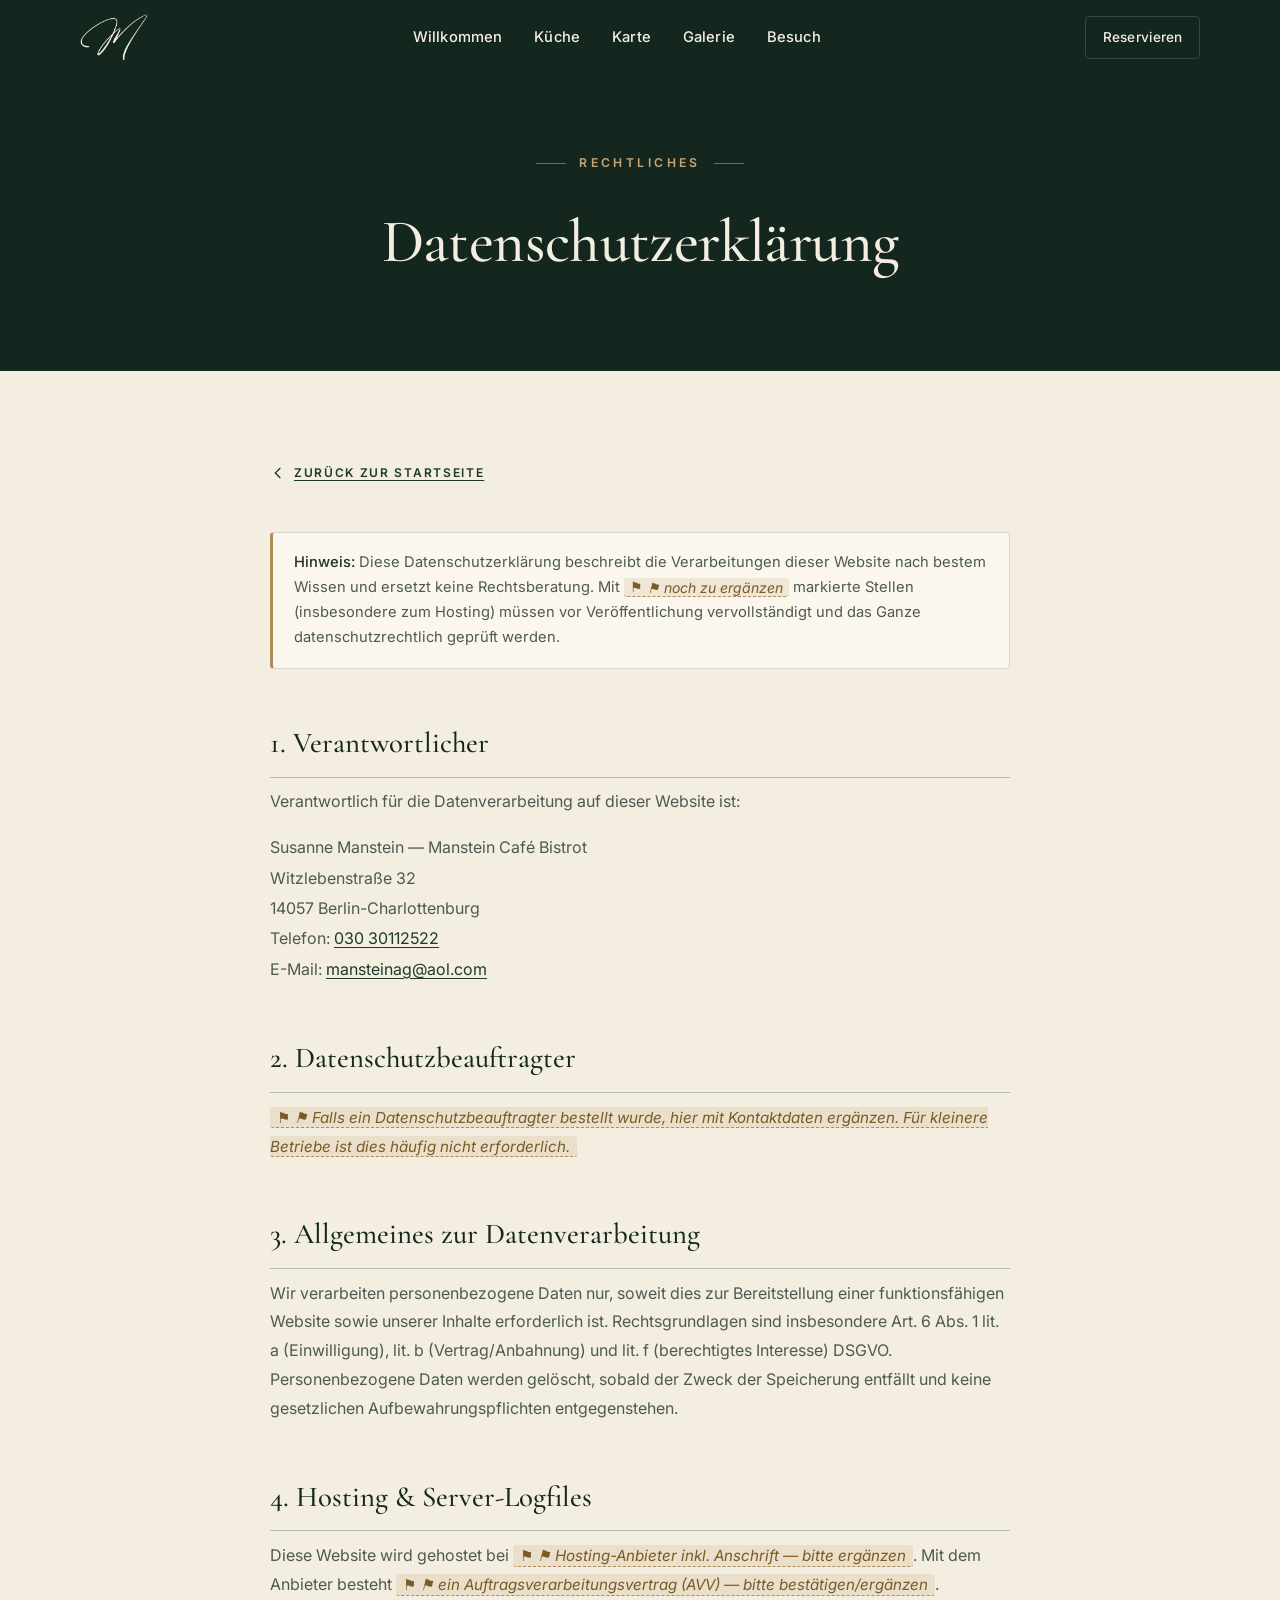
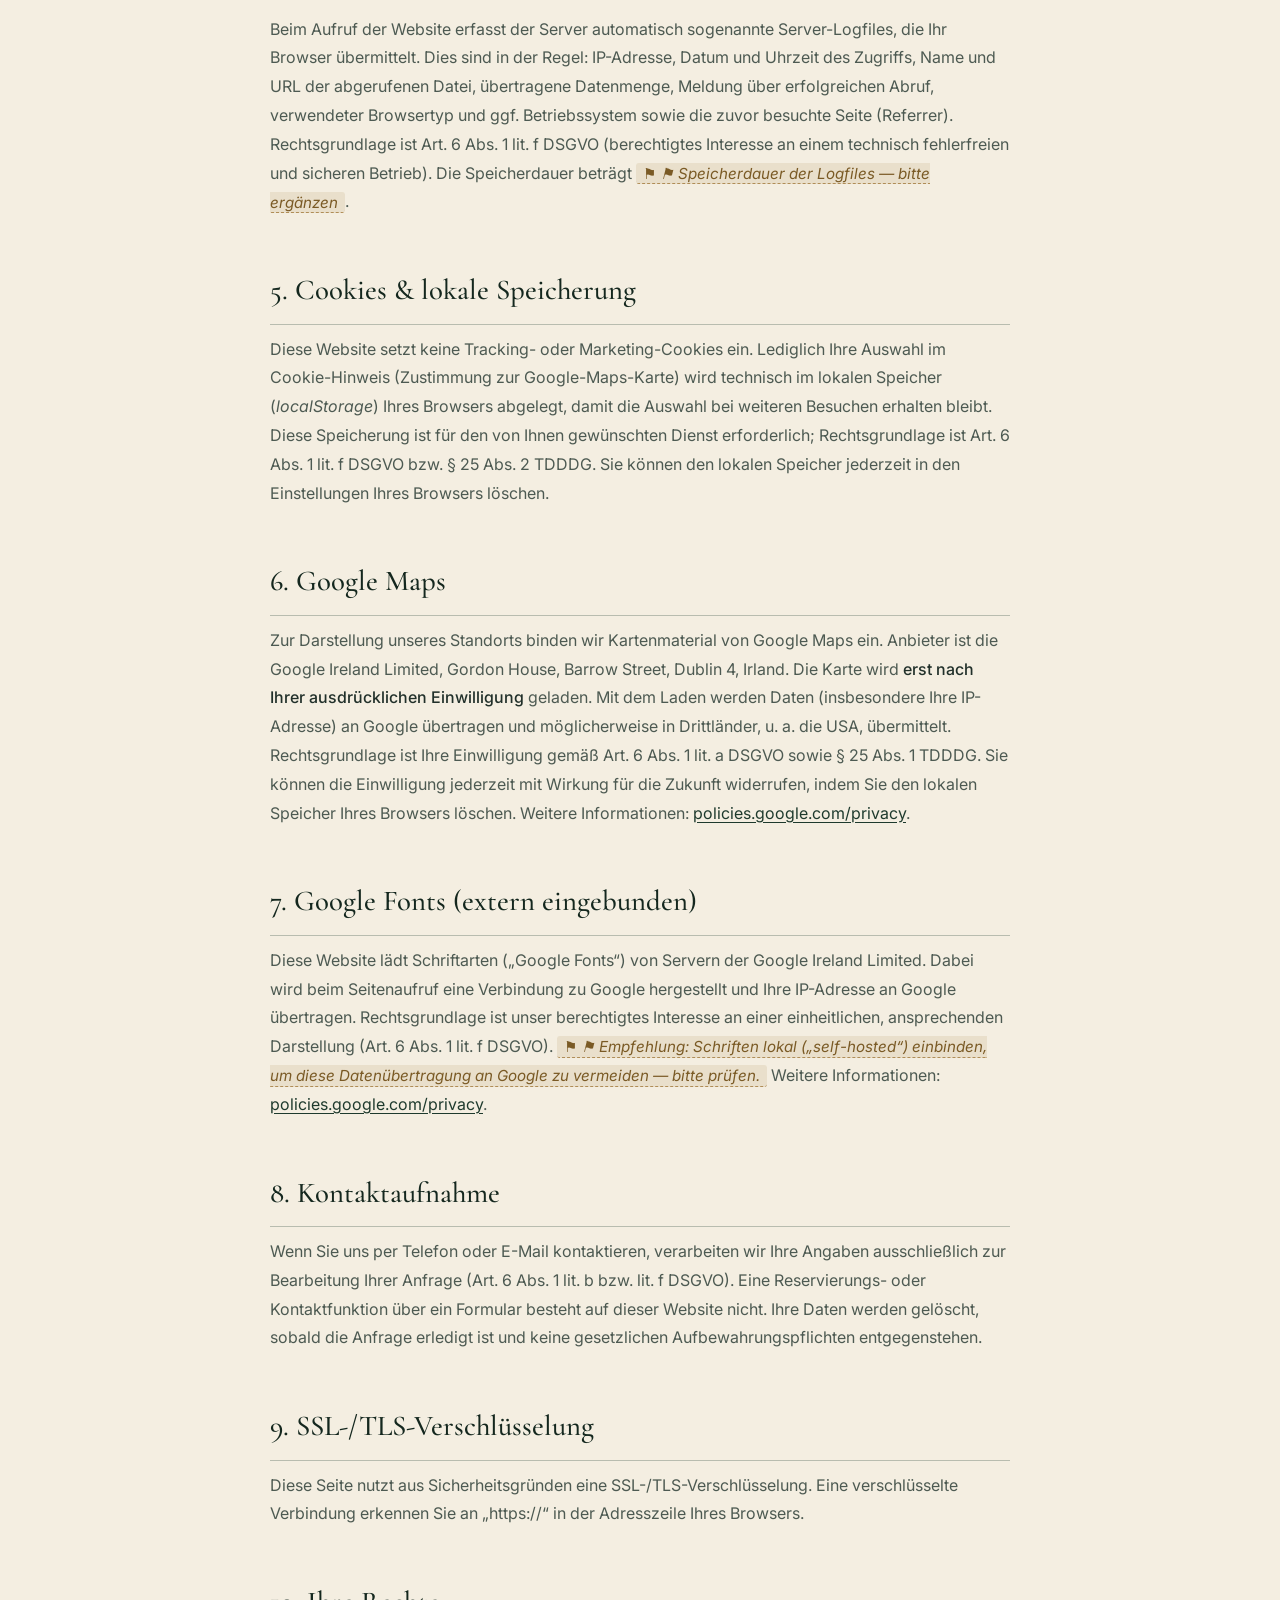
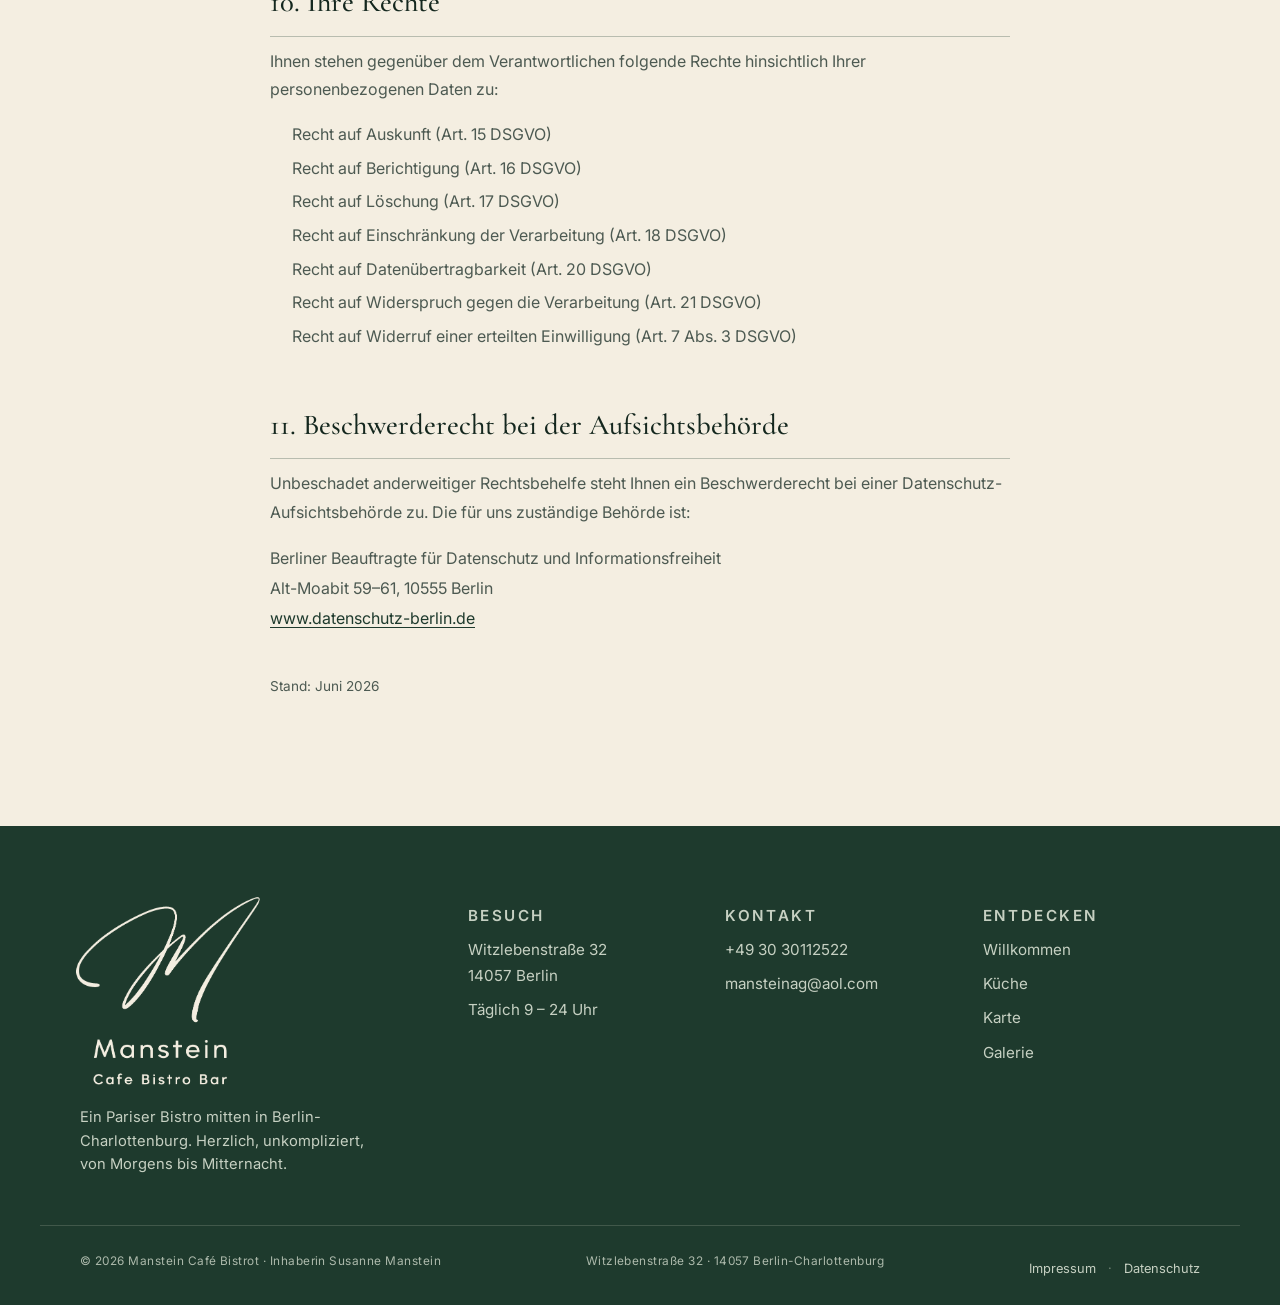
==== datenschutz.html @ 32dbb93c "Initial commit: Manstein website Co-Authored-By: Claude Haiku 4.5 <noreply@anthropic.com>" ====
<!DOCTYPE html>
<html lang="de">
<head>
  <meta charset="UTF-8" />
  <meta name="viewport" content="width=device-width, initial-scale=1.0" />
  <title>Datenschutzerklärung — Manstein · Café · Bistro · Bar</title>
  <meta name="description" content="Datenschutzerklärung von Manstein Café Bistrot, Witzlebenstraße 32, 14057 Berlin-Charlottenburg." />
  <meta name="robots" content="noindex, follow" />
  <meta name="theme-color" content="#14271e" />
  <link rel="icon" type="image/png" href="favicon.png" />

  <link rel="preconnect" href="https://fonts.googleapis.com" />
  <link rel="preconnect" href="https://fonts.gstatic.com" crossorigin />
  <link href="https://fonts.googleapis.com/css2?family=Cormorant+Garamond:ital,wght@0,400;0,500;0,600;0,700;1,400;1,500;1,600&family=Inter:wght@300;400;500;600&display=swap" rel="stylesheet" />

  <link rel="stylesheet" href="styles.css" />
</head>
<body>
  <a class="skip-link" href="#inhalt">Zum Inhalt springen</a>

  <!-- ============================== HEADER ============================== -->
  <header class="site-header" id="site-header" data-state="top">
    <div class="header-inner">
      <a href="index.html" class="brand" aria-label="Manstein — Startseite">
        <img class="brand-logo brand-logo-light" src="manstein-logo-mono-cream.png" alt="Manstein" width="68" height="46" />
        <img class="brand-logo brand-logo-dark" src="manstein-logo-mono-green.png" alt="" aria-hidden="true" width="68" height="46" />
      </a>

      <nav class="nav-desktop" aria-label="Hauptnavigation">
        <a href="index.html#willkommen">Willkommen</a>
        <a href="index.html#kueche">Küche</a>
        <a href="index.html#karte">Karte</a>
        <a href="index.html#galerie">Galerie</a>
        <a href="index.html#besuch">Besuch</a>
      </nav>

      <div class="header-actions">
        <a class="btn btn-ghost btn-sm header-cta" href="tel:+493030112522">Reservieren</a>
        <button class="nav-toggle" id="nav-toggle" aria-label="Menü öffnen" aria-expanded="false" aria-controls="nav-mobile">
          <span class="nav-toggle-bar"></span>
          <span class="nav-toggle-bar"></span>
          <span class="nav-toggle-bar"></span>
        </button>
      </div>
    </div>

    <div class="nav-mobile" id="nav-mobile" hidden>
      <a href="index.html#willkommen">Willkommen</a>
      <a href="index.html#kueche">Küche</a>
      <a href="index.html#karte">Karte</a>
      <a href="index.html#galerie">Galerie</a>
      <a href="index.html#besuch">Besuch</a>
      <a class="btn btn-primary" href="tel:+493030112522">Tisch reservieren</a>
    </div>
  </header>

  <main id="inhalt">
    <section class="legal-hero">
      <div class="container">
        <p class="eyebrow">Rechtliches</p>
        <h1>Datenschutz&shy;erklärung</h1>
      </div>
    </section>

    <section class="legal-body">
      <div class="container">
        <article class="legal-article">
          <a href="index.html" class="legal-back">
            <svg viewBox="0 0 24 24" aria-hidden="true"><path d="M15 5l-7 7 7 7"/></svg>
            Zurück zur Startseite
          </a>

          <p class="legal-note">
            <strong>Hinweis:</strong> Diese Datenschutzerklärung beschreibt die Verarbeitungen dieser Website
            nach bestem Wissen und ersetzt keine Rechtsberatung. Mit <span class="gap">⚑ noch zu ergänzen</span>
            markierte Stellen (insbesondere zum Hosting) müssen vor Veröffentlichung vervollständigt und das
            Ganze datenschutzrechtlich geprüft werden.
          </p>

          <h2>1. Verantwortlicher</h2>
          <p>Verantwortlich für die Datenverarbeitung auf dieser Website ist:</p>
          <address>
            Susanne Manstein — Manstein Café Bistrot<br />
            Witzlebenstraße 32<br />
            14057 Berlin-Charlottenburg<br />
            Telefon: <a href="tel:+493030112522">030 30112522</a><br />
            E-Mail: <a href="mailto:mansteinag@aol.com">mansteinag@aol.com</a>
          </address>

          <h2>2. Datenschutzbeauftragter</h2>
          <p>
            <span class="gap">⚑ Falls ein Datenschutzbeauftragter bestellt wurde, hier mit Kontaktdaten ergänzen. Für kleinere Betriebe ist dies häufig nicht erforderlich.</span>
          </p>

          <h2>3. Allgemeines zur Datenverarbeitung</h2>
          <p>
            Wir verarbeiten personenbezogene Daten nur, soweit dies zur Bereitstellung einer funktionsfähigen
            Website sowie unserer Inhalte erforderlich ist. Rechtsgrundlagen sind insbesondere Art. 6 Abs. 1
            lit. a (Einwilligung), lit. b (Vertrag/Anbahnung) und lit. f (berechtigtes Interesse) DSGVO.
            Personenbezogene Daten werden gelöscht, sobald der Zweck der Speicherung entfällt und keine
            gesetzlichen Aufbewahrungspflichten entgegenstehen.
          </p>

          <h2>4. Hosting &amp; Server-Logfiles</h2>
          <p>
            Diese Website wird gehostet bei
            <span class="gap">⚑ Hosting-Anbieter inkl. Anschrift — bitte ergänzen</span>.
            Mit dem Anbieter besteht
            <span class="gap">⚑ ein Auftragsverarbeitungsvertrag (AVV) — bitte bestätigen/ergänzen</span>.
          </p>
          <p>
            Beim Aufruf der Website erfasst der Server automatisch sogenannte Server-Logfiles, die Ihr
            Browser übermittelt. Dies sind in der Regel: IP-Adresse, Datum und Uhrzeit des Zugriffs, Name
            und URL der abgerufenen Datei, übertragene Datenmenge, Meldung über erfolgreichen Abruf,
            verwendeter Browsertyp und ggf. Betriebssystem sowie die zuvor besuchte Seite (Referrer).
            Rechtsgrundlage ist Art. 6 Abs. 1 lit. f DSGVO (berechtigtes Interesse an einem technisch
            fehlerfreien und sicheren Betrieb). Die Speicherdauer beträgt
            <span class="gap">⚑ Speicherdauer der Logfiles — bitte ergänzen</span>.
          </p>

          <h2>5. Cookies &amp; lokale Speicherung</h2>
          <p>
            Diese Website setzt keine Tracking- oder Marketing-Cookies ein. Lediglich Ihre Auswahl im
            Cookie-Hinweis (Zustimmung zur Google-Maps-Karte) wird technisch im lokalen Speicher
            (<em>localStorage</em>) Ihres Browsers abgelegt, damit die Auswahl bei weiteren Besuchen
            erhalten bleibt. Diese Speicherung ist für den von Ihnen gewünschten Dienst erforderlich;
            Rechtsgrundlage ist Art. 6 Abs. 1 lit. f DSGVO bzw. § 25 Abs. 2 TDDDG. Sie können den lokalen
            Speicher jederzeit in den Einstellungen Ihres Browsers löschen.
          </p>

          <h2>6. Google Maps</h2>
          <p>
            Zur Darstellung unseres Standorts binden wir Kartenmaterial von Google Maps ein. Anbieter ist
            die Google Ireland Limited, Gordon House, Barrow Street, Dublin 4, Irland. Die Karte wird
            <strong>erst nach Ihrer ausdrücklichen Einwilligung</strong> geladen. Mit dem Laden werden Daten
            (insbesondere Ihre IP-Adresse) an Google übertragen und möglicherweise in Drittländer, u. a. die
            USA, übermittelt. Rechtsgrundlage ist Ihre Einwilligung gemäß Art. 6 Abs. 1 lit. a DSGVO sowie
            § 25 Abs. 1 TDDDG. Sie können die Einwilligung jederzeit mit Wirkung für die Zukunft widerrufen,
            indem Sie den lokalen Speicher Ihres Browsers löschen. Weitere Informationen:
            <a href="https://policies.google.com/privacy" target="_blank" rel="noopener noreferrer">policies.google.com/privacy</a>.
          </p>

          <h2>7. Google Fonts (extern eingebunden)</h2>
          <p>
            Diese Website lädt Schriftarten („Google Fonts“) von Servern der Google Ireland Limited. Dabei
            wird beim Seitenaufruf eine Verbindung zu Google hergestellt und Ihre IP-Adresse an Google
            übertragen. Rechtsgrundlage ist unser berechtigtes Interesse an einer einheitlichen,
            ansprechenden Darstellung (Art. 6 Abs. 1 lit. f DSGVO).
            <span class="gap">⚑ Empfehlung: Schriften lokal („self-hosted“) einbinden, um diese Datenübertragung an Google zu vermeiden — bitte prüfen.</span>
            Weitere Informationen:
            <a href="https://policies.google.com/privacy" target="_blank" rel="noopener noreferrer">policies.google.com/privacy</a>.
          </p>

          <h2>8. Kontaktaufnahme</h2>
          <p>
            Wenn Sie uns per Telefon oder E-Mail kontaktieren, verarbeiten wir Ihre Angaben ausschließlich zur
            Bearbeitung Ihrer Anfrage (Art. 6 Abs. 1 lit. b bzw. lit. f DSGVO). Eine Reservierungs- oder
            Kontaktfunktion über ein Formular besteht auf dieser Website nicht. Ihre Daten werden gelöscht,
            sobald die Anfrage erledigt ist und keine gesetzlichen Aufbewahrungspflichten entgegenstehen.
          </p>

          <h2>9. SSL-/TLS-Verschlüsselung</h2>
          <p>
            Diese Seite nutzt aus Sicherheitsgründen eine SSL-/TLS-Verschlüsselung. Eine verschlüsselte
            Verbindung erkennen Sie an „https://“ in der Adresszeile Ihres Browsers.
          </p>

          <h2>10. Ihre Rechte</h2>
          <p>Ihnen stehen gegenüber dem Verantwortlichen folgende Rechte hinsichtlich Ihrer personenbezogenen Daten zu:</p>
          <ul>
            <li>Recht auf Auskunft (Art. 15 DSGVO)</li>
            <li>Recht auf Berichtigung (Art. 16 DSGVO)</li>
            <li>Recht auf Löschung (Art. 17 DSGVO)</li>
            <li>Recht auf Einschränkung der Verarbeitung (Art. 18 DSGVO)</li>
            <li>Recht auf Datenübertragbarkeit (Art. 20 DSGVO)</li>
            <li>Recht auf Widerspruch gegen die Verarbeitung (Art. 21 DSGVO)</li>
            <li>Recht auf Widerruf einer erteilten Einwilligung (Art. 7 Abs. 3 DSGVO)</li>
          </ul>

          <h2>11. Beschwerderecht bei der Aufsichtsbehörde</h2>
          <p>
            Unbeschadet anderweitiger Rechtsbehelfe steht Ihnen ein Beschwerderecht bei einer
            Datenschutz-Aufsichtsbehörde zu. Die für uns zuständige Behörde ist:
          </p>
          <address>
            Berliner Beauftragte für Datenschutz und Informationsfreiheit<br />
            Alt-Moabit 59–61, 10555 Berlin<br />
            <a href="https://www.datenschutz-berlin.de" target="_blank" rel="noopener noreferrer">www.datenschutz-berlin.de</a>
          </address>

          <p style="margin-top:2.5rem; font-size:.85rem;">Stand: Juni 2026</p>
        </article>
      </div>
    </section>
  </main>

  <!-- ============================== FOOTER ============================== -->
  <footer class="site-footer">
    <div class="container footer-grid">
      <div class="footer-brand">
        <img class="footer-logo" src="manstein-logo-full-cream.png" alt="Manstein — Café · Bistro · Bar" width="188" height="192" loading="lazy" />
        <p class="footer-note">Ein Pariser Bistro mitten in Berlin-Charlottenburg. Herzlich, unkompliziert, von Morgens bis Mitternacht.</p>
      </div>

      <div class="footer-col">
        <p class="footer-h">Besuch</p>
        <p>Witzlebenstraße 32<br />14057 Berlin</p>
        <p>Täglich 9 – 24 Uhr</p>
      </div>

      <div class="footer-col">
        <p class="footer-h">Kontakt</p>
        <p><a href="tel:+493030112522">+49 30 30112522</a></p>
        <p><a href="mailto:mansteinag@aol.com">mansteinag@aol.com</a></p>
      </div>

      <div class="footer-col">
        <p class="footer-h">Entdecken</p>
        <nav class="footer-nav" aria-label="Footernavigation">
          <a href="index.html#willkommen">Willkommen</a>
          <a href="index.html#kueche">Küche</a>
          <a href="index.html#karte">Karte</a>
          <a href="index.html#galerie">Galerie</a>
        </nav>
      </div>
    </div>

    <div class="container footer-bottom">
      <p>© <span id="year">2026</span> Manstein Café Bistrot · Inhaberin Susanne Manstein</p>
      <p class="footer-credit">Witzlebenstraße 32 · 14057 Berlin-Charlottenburg</p>
      <nav class="footer-legal" aria-label="Rechtliches">
        <a href="impressum.html">Impressum</a>
        <span aria-hidden="true">·</span>
        <a href="datenschutz.html">Datenschutz</a>
      </nav>
    </div>
  </footer>

  <!-- Lightbox kept for shared script.js (unused here) -->
  <div class="lightbox" id="lightbox" hidden aria-hidden="true">
    <div class="lightbox-backdrop" data-lightbox-close></div>
    <figure class="lightbox-figure">
      <button class="lightbox-close" type="button" aria-label="Schließen" data-lightbox-close>
        <svg viewBox="0 0 24 24" aria-hidden="true"><path d="M6 6l12 12M18 6 6 18"/></svg>
      </button>
      <img id="lightbox-img" src="" alt="" />
      <figcaption id="lightbox-caption"></figcaption>
    </figure>
  </div>

  <script src="script.js"></script>
</body>
</html>
---- styles.css ----
@charset "UTF-8";
/* =========================================================
   MANSTEIN — Café · Bistro · Bar
   Classic, clean editorial bistro site · cream + bottle green
   ========================================================= */

:root{
  /* Surfaces */
  --cream:      #f4eee1;   /* page background          */
  --cream-2:    #fbf7ee;   /* raised cards / paper     */
  --paper:      #ece3d1;   /* alt sections             */
  /* Greens */
  --green:      #1e3a2d;   /* primary deep green       */
  --green-2:    #14271e;   /* darkest — hero / footer  */
  --green-3:    #335043;   /* hover / secondary        */
  --sage:       #c6d0c2;   /* muted text on dark       */
  /* Accent */
  --brass:      #b08d57;   /* antique brass            */
  --brass-2:    #c7a673;   /* lighter brass            */
  /* Ink */
  --ink:        #21302a;   /* body text on cream       */
  --ink-soft:   #4d5a52;   /* muted body on cream      */
  /* Lines */
  --line:       rgba(30,58,45,.16);
  --line-2:     rgba(30,58,45,.28);
  --line-dark:  rgba(244,238,225,.16);
  --line-brass: rgba(176,141,87,.45);

  --shadow:     0 24px 60px -28px rgba(20,39,30,.45);
  --shadow-sm:  0 10px 30px -18px rgba(20,39,30,.5);

  --container:  1200px;
  --radius:     4px;

  --font-display: "Cormorant Garamond", Georgia, "Times New Roman", serif;
  --font-body:    "Inter", -apple-system, BlinkMacSystemFont, "Segoe UI", sans-serif;

  --ease: cubic-bezier(.22,.61,.36,1);
}

/* ----------------------------- Reset ----------------------------- */
*,*::before,*::after{ box-sizing:border-box; }
html{ scroll-behavior:smooth; -webkit-text-size-adjust:100%; }
body{
  margin:0;
  background:var(--cream);
  color:var(--ink);
  font-family:var(--font-body);
  font-size:17px;
  line-height:1.72;
  font-weight:400;
  -webkit-font-smoothing:antialiased;
  text-rendering:optimizeLegibility;
  overflow-x:hidden;
}
img{ display:block; max-width:100%; height:auto; }
a{ color:inherit; text-decoration:none; }
button{ font-family:inherit; cursor:pointer; }
h1,h2,h3,p,ul,figure,blockquote{ margin:0; }
ul{ list-style:none; padding:0; }
section{ scroll-margin-top:84px; }

/* ----------------------------- Helpers --------------------------- */
.container{ width:100%; max-width:var(--container); margin-inline:auto; padding-inline:clamp(1.25rem,4vw,2.5rem); }
.visually-hidden{
  position:absolute!important; width:1px; height:1px; padding:0; margin:-1px;
  overflow:hidden; clip:rect(0,0,0,0); white-space:nowrap; border:0;
}
.skip-link{
  position:fixed; left:1rem; top:-100%; z-index:200;
  background:var(--green); color:var(--cream); padding:.7rem 1.1rem;
  border-radius:var(--radius); font-size:.9rem; transition:top .2s var(--ease);
}
.skip-link:focus{ top:1rem; }

.ic{ width:1.05em; height:1.05em; fill:none; stroke:currentColor; stroke-width:1.6; stroke-linecap:round; stroke-linejoin:round; vertical-align:-.18em; }

/* Section rhythm */
.section{ padding-block:clamp(4.5rem,9vw,8.5rem); position:relative; }

/* Eyebrow — classic small-caps label with flanking rule */
.eyebrow{
  display:inline-flex; align-items:center; gap:.85rem;
  font-family:var(--font-body); font-size:.76rem; font-weight:600;
  letter-spacing:.28em; text-transform:uppercase; color:var(--brass);
  margin-bottom:1.2rem;
}
.eyebrow::before{ content:""; width:30px; height:1px; background:currentColor; opacity:.55; }
.eyebrow-on-dark{ color:var(--brass-2); }
.section-head.center .eyebrow::after{ content:""; width:30px; height:1px; background:currentColor; opacity:.55; }

/* Display headings */
.h-display{
  font-family:var(--font-display); font-weight:500;
  font-size:clamp(2.3rem,5.2vw,4rem); line-height:1.04;
  letter-spacing:-.01em; color:var(--green); margin-bottom:1.2rem;
}
.h-display.light{ color:var(--cream); }

.lead{ font-size:clamp(1.08rem,1.7vw,1.28rem); color:var(--ink-soft); line-height:1.7; }
.lead.light{ color:var(--sage); }
.section p{ max-width:60ch; }

.section-head{ max-width:760px; margin-bottom:clamp(2.5rem,5vw,4rem); }
.section-head.center{ margin-inline:auto; text-align:center; }
.section-head.center p{ margin-inline:auto; }

/* ----------------------------- Buttons --------------------------- */
.btn{
  display:inline-flex; align-items:center; justify-content:center; gap:.5em;
  font-family:var(--font-body); font-weight:500; font-size:.93rem;
  letter-spacing:.02em; padding:.92em 1.7em; border-radius:var(--radius);
  border:1px solid transparent; transition:all .25s var(--ease);
  cursor:pointer; white-space:nowrap;
}
.btn-sm{ padding:.62em 1.2em; font-size:.85rem; }
.btn-block{ width:100%; }

.btn-primary{ background:var(--green); color:var(--cream); border-color:var(--green); }
.btn-primary:hover{ background:var(--green-3); border-color:var(--green-3); transform:translateY(-2px); }

.btn-outline{ background:transparent; color:var(--green); border-color:var(--line-2); }
.btn-outline:hover{ border-color:var(--brass); color:var(--green); background:rgba(176,141,87,.1); }

.btn-ghost{ background:transparent; color:currentColor; border-color:currentColor; }
.btn-ghost:hover{ background:currentColor; }
.btn-ghost:hover{ color:var(--green); }

.btn-primary-light{ background:var(--cream); color:var(--green); border-color:var(--cream); }
.btn-primary-light:hover{ background:var(--brass-2); border-color:var(--brass-2); color:var(--green-2); transform:translateY(-2px); }

.btn-outline-light{ background:transparent; color:var(--cream); border-color:var(--line-dark); }
.btn-outline-light:hover{ border-color:var(--brass-2); color:var(--brass-2); }

/* ----------------------------- Brand lockup ---------------------- */
/* Real logo artwork as plain <img> (max compatibility). Two pre-coloured
   versions swap per header state: cream over the dark hero, green on the
   cream scrolled bar. */
.brand{ display:inline-flex; align-items:center; line-height:1; }
.brand-logo{ display:block; height:46px; width:auto; }
.brand-logo-dark{ display:none; }

/* =========================================================
   HEADER / NAV
   ========================================================= */
.site-header{
  position:fixed; inset:0 0 auto 0; z-index:100;
  transition:background .4s var(--ease), box-shadow .4s var(--ease), border-color .4s var(--ease);
  border-bottom:1px solid transparent;
}
.header-inner{
  max-width:var(--container); margin-inline:auto;
  padding:.9rem clamp(1.25rem,4vw,2.5rem);
  display:flex; align-items:center; justify-content:space-between; gap:1.5rem;
}

.nav-desktop{ display:flex; gap:2rem; }
.nav-desktop a{
  font-size:.92rem; font-weight:500; letter-spacing:.01em; color:var(--cream);
  position:relative; padding:.3rem 0; transition:color .25s var(--ease);
}
.nav-desktop a::after{
  content:""; position:absolute; left:0; bottom:-2px; height:1px; width:100%;
  background:var(--brass-2);
  transform:scaleX(0); transform-origin:left;
  transition:transform .3s var(--ease);
}
.nav-desktop a:hover::after,.nav-desktop a.active::after{ transform:scaleX(1); }

.header-actions{ display:flex; align-items:center; gap:1rem; }

/* Header — top of page (over dark hero): cream logo shown by default */
.site-header[data-state="top"] .nav-desktop a{ color:var(--cream); }
.site-header[data-state="top"] .header-cta{ color:var(--cream); border-color:var(--line-dark); }
.site-header[data-state="top"] .header-cta:hover{ background:var(--cream); color:var(--green); border-color:var(--cream); }
.site-header[data-state="top"] .nav-toggle-bar{ background:var(--cream); }

/* Header — scrolled (cream bar) */
.site-header[data-state="scrolled"]{
  background:rgba(244,238,225,.92);
  -webkit-backdrop-filter:blur(10px); backdrop-filter:blur(10px);
  box-shadow:var(--shadow-sm);
  border-bottom-color:var(--line);
}
.site-header[data-state="scrolled"] .brand-logo-light{ display:none; }
.site-header[data-state="scrolled"] .brand-logo-dark{ display:block; }
.site-header[data-state="scrolled"] .nav-desktop a{ color:var(--green); }
.site-header[data-state="scrolled"] .header-cta{ color:var(--green); border-color:var(--line-2); }
.site-header[data-state="scrolled"] .header-cta:hover{ background:var(--green); color:var(--cream); border-color:var(--green); }
.site-header[data-state="scrolled"] .nav-toggle-bar{ background:var(--green); }

/* Header — menu open (cohesive cream bar regardless of scroll state) */
.site-header.menu-open{
  background:rgba(244,238,225,.98);
  -webkit-backdrop-filter:blur(10px); backdrop-filter:blur(10px);
  border-bottom-color:transparent;
}
.site-header.menu-open .brand-logo-light{ display:none; }
.site-header.menu-open .brand-logo-dark{ display:block; }

/* Toggle */
.nav-toggle{
  display:none; width:42px; height:42px; border:0; background:transparent;
  flex-direction:column; align-items:center; justify-content:center; gap:5px;
}
.nav-toggle-bar{ width:24px; height:2px; background:var(--cream); border-radius:2px; transition:transform .3s var(--ease), opacity .2s var(--ease); }
.site-header.menu-open .nav-toggle-bar:nth-child(1){ transform:translateY(7px) rotate(45deg); }
.site-header.menu-open .nav-toggle-bar:nth-child(2){ opacity:0; }
.site-header.menu-open .nav-toggle-bar:nth-child(3){ transform:translateY(-7px) rotate(-45deg); }
.site-header.menu-open .nav-toggle-bar{ background:var(--green)!important; }

/* Mobile nav panel */
.nav-mobile[hidden]{ display:none; }
.nav-mobile{
  display:flex; flex-direction:column; gap:.25rem;
  padding:1rem clamp(1.25rem,4vw,2.5rem) 1.75rem;
  background:rgba(244,238,225,.98);
  -webkit-backdrop-filter:blur(10px); backdrop-filter:blur(10px);
  border-bottom:1px solid var(--line);
}
.nav-mobile a:not(.btn){ font-size:1.05rem; color:var(--green); padding:.75rem .25rem; border-bottom:1px solid var(--line); font-weight:500; }
.nav-mobile a:not(.btn):last-of-type{ border:0; }
.nav-mobile .btn{ margin-top:1rem; color:var(--cream); }

/* =========================================================
   HERO
   ========================================================= */
.hero{
  position:relative; min-height:100svh;
  display:flex; flex-direction:column; align-items:center; justify-content:center;
  text-align:center; padding:7rem 1.25rem 5rem; overflow:hidden;
  background:var(--green-2);
}
.hero-bg{
  position:absolute; inset:0;
  background:url("2026_manstein03.jpg") center/cover no-repeat;
  transform:scale(1.06); opacity:.5;
}
.hero-veil{
  position:absolute; inset:0;
  background:
    radial-gradient(120% 90% at 50% 8%, rgba(20,39,30,.35), transparent 55%),
    linear-gradient(180deg, rgba(20,39,30,.78) 0%, rgba(20,39,30,.6) 42%, rgba(20,39,30,.9) 100%);
}
.hero-inner{ position:relative; z-index:2; max-width:1100px; width:100%; display:flex; flex-direction:column; align-items:center; }

.hero-eyebrow{
  font-family:var(--font-body); font-size:.78rem; font-weight:600;
  letter-spacing:.42em; text-transform:uppercase; color:var(--brass-2);
  margin-bottom:1.6rem; padding-left:.42em;
}

/* Hero brand lockup — full logo artwork (cream, on dark hero) */
.hero-logo{
  display:block; width:min(430px,80vw); height:auto;
  filter:drop-shadow(0 20px 45px rgba(0,0,0,.4));
}

.hero-lead{
  color:var(--sage); font-size:clamp(1rem,1.6vw,1.18rem);
  max-width:46ch; margin:1.8rem auto 0; line-height:1.65;
}

.hero-meta{
  display:flex; flex-wrap:wrap; align-items:center; justify-content:center; gap:.85rem;
  margin-top:2rem; font-family:var(--font-body); font-size:.74rem; font-weight:500;
  letter-spacing:.14em; color:var(--sage); text-transform:uppercase;
}
.hero-meta .ic{ color:var(--brass-2); margin-right:.4em; }
.hero-meta .dot{ width:4px; height:4px; border-radius:50%; background:var(--brass); opacity:.7; }

.hero-actions{ display:flex; flex-wrap:wrap; gap:1rem; justify-content:center; margin-top:2.4rem; }

.hero-scroll{
  position:absolute; bottom:1.6rem; left:50%; transform:translateX(-50%); z-index:2;
  display:flex; flex-direction:column; align-items:center; gap:.45rem;
  font-family:var(--font-body); font-size:.66rem; font-weight:600;
  letter-spacing:.26em; text-transform:uppercase;
  color:var(--sage); opacity:.85;
}
.hero-scroll svg{ width:20px; height:20px; fill:none; stroke:var(--brass-2); stroke-width:1.5; stroke-linecap:round; stroke-linejoin:round; animation:bob 2.2s var(--ease) infinite; }
@keyframes bob{ 0%,100%{ transform:translateY(0); } 50%{ transform:translateY(5px); } }

/* =========================================================
   WILLKOMMEN
   ========================================================= */
.section-welcome{ background:var(--cream); }
.welcome-grid{ display:grid; grid-template-columns:1.05fr .95fr; gap:clamp(2.5rem,6vw,6rem); align-items:center; }
.welcome-copy .lead{ margin-bottom:1.4rem; color:var(--green); }
.welcome-copy p{ margin-bottom:1.2rem; }

.welcome-points{
  display:grid; grid-template-columns:1fr 1fr; gap:.7rem 1.5rem;
  margin:1.8rem 0; padding-top:1.6rem; border-top:1px solid var(--line);
}
.welcome-points li{ display:flex; align-items:center; gap:.7rem; font-size:.96rem; color:var(--green); }
.bullet{ width:7px; height:7px; flex:0 0 auto; background:var(--brass); transform:rotate(45deg); }

.signature{
  font-family:var(--font-display); font-style:italic; font-size:1.55rem;
  color:var(--green); margin-top:.5rem;
}
.signature span{ font-family:var(--font-body); font-style:normal; font-size:.72rem; font-weight:600; letter-spacing:.14em; text-transform:uppercase; color:var(--ink-soft); margin-left:.4rem; }

.welcome-figure{ position:relative; }
.welcome-figure .frame{
  position:relative; border-radius:var(--radius); overflow:hidden;
  box-shadow:var(--shadow); outline:1px solid var(--line);
}
.welcome-figure .frame::after{
  content:""; position:absolute; inset:10px; border:1px solid rgba(244,238,225,.35); pointer-events:none;
}
.welcome-figure img{ width:100%; aspect-ratio:3/3.4; object-fit:cover; }
.welcome-figure figcaption{
  position:absolute; left:-10px; bottom:18px; background:var(--cream);
  padding:.5rem .95rem; box-shadow:var(--shadow-sm); border-left:2px solid var(--brass);
  font-family:var(--font-display); font-style:italic; font-size:1.05rem; color:var(--green);
}

/* =========================================================
   KÜCHE
   ========================================================= */
.section-kitchen{ background:var(--green); color:var(--cream); }
.kitchen-grid{ display:grid; grid-template-columns:repeat(4,1fr); gap:1.4rem; }
.kitchen-card{
  background:rgba(244,238,225,.045); border:1px solid var(--line-dark);
  border-radius:var(--radius); padding:2rem 1.6rem 1.8rem;
  transition:transform .35s var(--ease), border-color .35s var(--ease), background .35s var(--ease);
}
.kitchen-card:hover{ transform:translateY(-5px); border-color:var(--line-brass); background:rgba(244,238,225,.07); }
.kc-icon{
  display:inline-flex; align-items:center; justify-content:center;
  width:54px; height:54px; border-radius:50%; border:1px solid var(--line-brass);
  margin-bottom:1.3rem;
}
.kc-icon svg{ width:26px; height:26px; fill:none; stroke:var(--brass-2); stroke-width:1.4; stroke-linecap:round; stroke-linejoin:round; }
.kitchen-card h3{ font-family:var(--font-display); font-weight:600; font-size:1.5rem; margin-bottom:.6rem; color:var(--cream); }
.kitchen-card p{ font-size:.95rem; color:var(--sage); line-height:1.62; }

.kitchen-strip{ display:grid; grid-template-columns:1.4fr 1fr 1fr; gap:0; margin-top:clamp(3rem,6vw,5rem); height:clamp(180px,26vw,320px); }
.strip-img{ background-size:cover; background-position:center; filter:saturate(.95); position:relative; }
.strip-img::after{ content:""; position:absolute; inset:0; background:linear-gradient(180deg,transparent,rgba(20,39,30,.35)); }
.strip-img + .strip-img{ border-left:2px solid var(--green); }

/* =========================================================
   KARTE
   ========================================================= */
.section-menu{ background:var(--cream); }
.menu-grid{ display:grid; grid-template-columns:.82fr 1.18fr; gap:clamp(2.5rem,6vw,5.5rem); align-items:start; }

.menu-aside{ position:sticky; top:100px; }
.menu-aside p{ color:var(--ink-soft); margin-bottom:1.6rem; }
.menu-photo{ border-radius:var(--radius); overflow:hidden; box-shadow:var(--shadow-sm); margin-bottom:1.4rem; outline:1px solid var(--line); }
.menu-photo img{ width:100%; aspect-ratio:4/3.1; object-fit:cover; }

.menu-cols{ columns:2; column-gap:3rem; }
.menu-block{ break-inside:avoid; margin-bottom:2.2rem; display:inline-block; width:100%; }
.menu-cat{
  font-family:var(--font-body); font-size:.74rem; font-weight:600;
  letter-spacing:.2em; text-transform:uppercase; color:var(--brass);
  padding-bottom:.7rem; margin-bottom:.9rem; border-bottom:1px solid var(--line-brass);
}
.menu-list{ display:flex; flex-direction:column; gap:.7rem; }
.m-row{ display:flex; align-items:baseline; gap:.6rem; }
.m-name{ font-family:var(--font-display); font-size:1.26rem; font-weight:500; color:var(--green); line-height:1.25; }
.m-name em{ display:block; font-family:var(--font-body); font-style:normal; font-size:.76rem; letter-spacing:.02em; color:var(--ink-soft); margin-top:.05rem; }
.m-dots{ flex:1 1 auto; border-bottom:1px dotted var(--line-2); transform:translateY(-.28em); min-width:14px; }
.m-price{ font-family:var(--font-display); font-weight:600; font-size:1.18rem; color:var(--green); white-space:nowrap; font-variant-numeric:tabular-nums; }
.m-price::after{ content:" €"; color:var(--brass); }

.menu-foot{
  margin-top:1rem; padding-top:1.5rem; border-top:1px solid var(--line);
  font-family:var(--font-body); font-size:.78rem; font-weight:500; letter-spacing:.06em;
  color:var(--ink-soft); text-transform:uppercase; max-width:none;
}

/* =========================================================
   GALERIE
   ========================================================= */
.section-gallery{ background:var(--paper); }
.gallery-grid{
  display:grid; grid-template-columns:repeat(4,1fr); grid-auto-rows:200px; gap:1rem;
}
.g-item{
  padding:0; border:0; background:none; overflow:hidden; border-radius:var(--radius);
  position:relative; cursor:pointer; outline:1px solid var(--line);
}
.g-item img{ width:100%; height:100%; object-fit:cover; transition:transform .6s var(--ease); }
.g-item::after{
  content:""; position:absolute; inset:0;
  background:linear-gradient(180deg,transparent 55%,rgba(20,39,30,.4));
  opacity:0; transition:opacity .4s var(--ease);
}
.g-item:hover img{ transform:scale(1.06); }
.g-item:hover::after{ opacity:1; }
.g-item:focus-visible{ outline:2px solid var(--brass); outline-offset:3px; }
.g-tall{ grid-row:span 2; }
.g-wide{ grid-column:span 2; }

/* =========================================================
   BESUCH
   ========================================================= */
.section-visit{ background:var(--green-2); color:var(--cream); }
.visit-grid{ display:grid; grid-template-columns:1fr 1fr; gap:clamp(2.5rem,6vw,5rem); align-items:stretch; }
.visit-copy .lead{ margin-bottom:2.2rem; }

.visit-details{ display:grid; grid-template-columns:1fr 1fr; gap:1.6rem 1.5rem; margin-bottom:2rem; }
.vd-item{ display:flex; gap:.95rem; align-items:flex-start; }
.vd-icon{ flex:0 0 auto; width:42px; height:42px; display:inline-flex; align-items:center; justify-content:center; border:1px solid var(--line-brass); border-radius:50%; }
.vd-icon svg{ width:20px; height:20px; fill:none; stroke:var(--brass-2); stroke-width:1.5; stroke-linecap:round; stroke-linejoin:round; }
.vd-label{ font-family:var(--font-body); font-size:.68rem; font-weight:600; letter-spacing:.18em; text-transform:uppercase; color:var(--brass-2); margin-bottom:.3rem; }
.vd-value{ color:var(--cream); font-size:1rem; line-height:1.5; }
.vd-value a:hover{ color:var(--brass-2); text-decoration:underline; text-underline-offset:3px; }

.visit-tags{ display:flex; flex-wrap:wrap; gap:.6rem; margin-bottom:2.2rem; padding-top:1.8rem; border-top:1px solid var(--line-dark); }
.visit-tags li{
  font-family:var(--font-body); font-size:.74rem; font-weight:500; letter-spacing:.06em;
  padding:.45rem .9rem; border:1px solid var(--line-dark); border-radius:999px; color:var(--sage);
}
.visit-actions{ display:flex; flex-wrap:wrap; gap:1rem; }

.visit-map{ border-radius:var(--radius); overflow:hidden; min-height:420px; box-shadow:var(--shadow); border:1px solid var(--line-dark); }
.visit-map iframe{ width:100%; height:100%; min-height:420px; border:0; filter:grayscale(.3) contrast(1.05); }

/* =========================================================
   FOOTER
   ========================================================= */
.site-footer{ background:var(--green); color:var(--sage); padding-top:clamp(3.5rem,6vw,5rem); }
.footer-grid{ display:grid; grid-template-columns:1.6fr 1fr 1fr 1fr; gap:2.5rem; padding-bottom:3rem; border-bottom:1px solid var(--line-dark); }
.footer-logo{
  display:block; width:188px; height:auto;
  margin:-.5rem 0 1.2rem -.4rem;
}
.footer-note{ font-size:.92rem; color:var(--sage); max-width:34ch; line-height:1.6; }
.footer-h{ font-family:var(--font-body); font-size:.72rem; font-weight:600; letter-spacing:.16em; text-transform:uppercase; color:var(--cream); margin-bottom:1.1rem; }
.footer-col p{ font-size:.95rem; margin-bottom:.5rem; color:var(--sage); }
.footer-col a:hover{ color:var(--brass-2); }
.footer-nav{ display:flex; flex-direction:column; gap:.5rem; }
.footer-nav a{ font-size:.95rem; transition:color .2s var(--ease); }
.footer-nav a:hover{ color:var(--brass-2); }

.footer-bottom{ display:flex; flex-wrap:wrap; justify-content:space-between; gap:.6rem; padding-block:1.6rem; }
.footer-bottom p{ font-family:var(--font-body); font-size:.74rem; letter-spacing:.04em; color:var(--sage); opacity:.85; }

/* =========================================================
   LIGHTBOX
   ========================================================= */
.lightbox{ position:fixed; inset:0; z-index:300; display:flex; align-items:center; justify-content:center; padding:clamp(1rem,4vw,3rem); }
.lightbox[hidden]{ display:none; }
.lightbox-backdrop{ position:absolute; inset:0; background:rgba(20,39,30,.92); -webkit-backdrop-filter:blur(6px); backdrop-filter:blur(6px); animation:fade .3s var(--ease); }
.lightbox-figure{ position:relative; z-index:2; max-width:min(1100px,94vw); max-height:90vh; display:flex; flex-direction:column; align-items:center; animation:pop .35s var(--ease); }
.lightbox-figure img{ max-width:100%; max-height:82vh; object-fit:contain; border-radius:var(--radius); box-shadow:0 30px 80px rgba(0,0,0,.5); }
#lightbox-caption{ margin-top:1rem; font-family:var(--font-body); font-size:.76rem; font-weight:500; letter-spacing:.1em; text-transform:uppercase; color:var(--sage); text-align:center; }
.lightbox-close{
  position:absolute; top:-3rem; right:-.25rem; width:42px; height:42px; border-radius:50%;
  border:1px solid var(--line-dark); background:rgba(244,238,225,.06); color:var(--cream);
  display:inline-flex; align-items:center; justify-content:center; transition:all .25s var(--ease);
}
.lightbox-close:hover{ background:var(--cream); color:var(--green); }
.lightbox-close svg{ width:20px; height:20px; fill:none; stroke:currentColor; stroke-width:1.7; stroke-linecap:round; }
@keyframes fade{ from{opacity:0;} }
@keyframes pop{ from{opacity:0; transform:scale(.97);} }

/* =========================================================
   REVEAL ANIMATION
   ========================================================= */
[data-reveal]{ opacity:0; transform:translateY(22px); transition:opacity .8s var(--ease), transform .8s var(--ease); }
[data-reveal].in-view{ opacity:1; transform:none; }

/* =========================================================
   RESPONSIVE
   ========================================================= */
@media (max-width:1080px){
  .kitchen-grid{ grid-template-columns:repeat(2,1fr); }
}
@media (max-width:900px){
  .nav-desktop, .header-cta{ display:none; }
  .nav-toggle{ display:flex; }
  .welcome-grid, .menu-grid, .visit-grid{ grid-template-columns:1fr; }
  .welcome-figure{ order:-1; max-width:520px; }
  .menu-aside{ position:static; }
  .visit-map{ min-height:340px; }
  .footer-grid{ grid-template-columns:1fr 1fr; }
  .footer-brand{ grid-column:1 / -1; }
}
@media (max-width:640px){
  body{ font-size:16px; }
  .section{ padding-block:clamp(3.5rem,12vw,5rem); }
  .menu-cols{ columns:1; }
  .welcome-points{ grid-template-columns:1fr; }
  .visit-details{ grid-template-columns:1fr; }
  .gallery-grid{ grid-template-columns:repeat(2,1fr); grid-auto-rows:150px; }
  .g-wide{ grid-column:span 2; }
  .g-tall{ grid-row:span 1; }
  .hero-meta{ flex-direction:column; gap:.5rem; }
  .hero-meta .dot{ display:none; }
  .footer-grid{ grid-template-columns:1fr; }
  .footer-bottom{ flex-direction:column; }
  .hero-actions .btn, .visit-actions .btn{ flex:1 1 auto; }
}

/* =========================================================
   REDUCED MOTION
   ========================================================= */
@media (prefers-reduced-motion:reduce){
  html{ scroll-behavior:auto; }
  *,*::before,*::after{ animation-duration:.001ms!important; animation-iteration-count:1!important; transition-duration:.001ms!important; }
  [data-reveal]{ opacity:1; transform:none; }
  .hero-bg{ transform:none; }
}

/* =========================================================
   COOKIE BANNER
   ========================================================= */
.cookie-banner{
  position:fixed; bottom:0; left:0; right:0; z-index:9000;
  background:var(--green-2);
  border-top:1px solid rgba(244,238,225,.12);
  padding:1.1rem 1.5rem;
  transform:translateY(100%);
  transition:transform .45s var(--ease);
}
.cookie-banner.visible{ transform:translateY(0); }
.cookie-inner{
  max-width:var(--container); margin:0 auto;
  display:flex; align-items:center; gap:1.5rem 2.5rem; flex-wrap:wrap;
}
.cookie-text{
  flex:1; font-size:.82rem; line-height:1.6;
  color:var(--sage); min-width:260px;
}
.cookie-text strong{ color:var(--cream); font-weight:500; }
.cookie-text a{ color:var(--brass-2); text-decoration:underline; text-underline-offset:3px; }
.cookie-text a:hover{ color:var(--cream); }
.cookie-actions{ display:flex; gap:.75rem; flex-shrink:0; }

/* Map consent placeholder */
.map-placeholder{
  display:flex; align-items:center; justify-content:center;
  height:100%; min-height:320px;
  background:var(--paper);
  border:1px solid var(--line-2);
  border-radius:var(--radius);
  text-align:center; padding:2rem;
}
.map-placeholder p{ font-size:.9rem; color:var(--ink-soft); }
.map-placeholder a{ color:var(--green); text-decoration:underline; text-underline-offset:3px; }
.map-placeholder a:hover{ color:var(--brass); }

/* =========================================================
   LEGAL PAGES  (impressum.html / datenschutz.html)
   ========================================================= */
.legal-hero{
  background:var(--green-2);
  padding:clamp(6rem,14vw,9rem) 0 clamp(3rem,6vw,5rem);
  text-align:center;
}
.legal-hero .eyebrow{ color:var(--brass-2); justify-content:center; margin-bottom:1rem; }
.legal-hero h1{
  font-family:var(--font-display); font-size:clamp(2.2rem,5.5vw,3.8rem);
  color:var(--cream); font-weight:500; letter-spacing:-.01em;
}

.legal-body{
  padding:clamp(3rem,7vw,6rem) 0 clamp(4rem,9vw,7rem);
}
.legal-article{
  max-width:740px; margin:0 auto;
  font-size:1rem; line-height:1.8; color:var(--ink);
}
.legal-article h2{
  font-family:var(--font-display); font-size:clamp(1.35rem,2.8vw,1.8rem);
  font-weight:500; color:var(--green-2);
  margin-top:3rem; margin-bottom:.6rem;
  padding-bottom:.5rem; border-bottom:1px solid var(--line-2);
}
.legal-article h3{
  font-family:var(--font-display); font-size:1.15rem;
  font-weight:500; color:var(--green-2);
  margin-top:1.8rem; margin-bottom:.3rem;
}
.legal-article p{ margin-bottom:1rem; color:var(--ink-soft); }
.legal-article p strong{ color:var(--ink); font-weight:500; }
.legal-article a{ color:var(--green); text-decoration:underline; text-underline-offset:3px; }
.legal-article a:hover{ color:var(--brass); }
.legal-article address{ font-style:normal; line-height:1.9; color:var(--ink-soft); }
.legal-article ul{ padding-left:1.4rem; margin-bottom:1rem; }
.legal-article li{ color:var(--ink-soft); margin-bottom:.3rem; }
.legal-back{
  display:inline-flex; align-items:center; gap:.5rem;
  font-family:var(--font-body); font-size:.75rem; font-weight:600;
  letter-spacing:.14em; text-transform:uppercase;
  color:var(--brass); text-decoration:none;
  margin-bottom:3rem;
  transition:color .25s;
}
.legal-back:hover{ color:var(--green); }
.legal-back svg{ width:16px; height:16px; stroke:currentColor; fill:none; stroke-width:2; stroke-linecap:round; }
.legal-hero .eyebrow::after{ content:""; width:30px; height:1px; background:currentColor; opacity:.55; }

/* Key/value data block (company details) */
.legal-dl{ display:grid; grid-template-columns:max-content 1fr; gap:.5rem 1.6rem; margin:1rem 0 1.5rem; }
.legal-dl dt{ font-weight:600; color:var(--ink); }
.legal-dl dd{ margin:0; color:var(--ink-soft); }
@media (max-width:560px){ .legal-dl{ grid-template-columns:1fr; gap:.15rem 0; } .legal-dl dd{ margin-bottom:.7rem; } }

/* Disclaimer / note box */
.legal-note{
  background:var(--cream-2); border:1px solid var(--line);
  border-left:3px solid var(--brass);
  border-radius:var(--radius); padding:1.1rem 1.3rem; margin:0 0 2.4rem;
  font-size:.92rem; line-height:1.7; color:var(--ink-soft);
}
.legal-note strong{ color:var(--green); }

/* Recognisable placeholder for information still to be supplied */
.gap{
  display:inline; padding:.05em .45em; border-radius:3px;
  background:rgba(176,141,87,.16); border-bottom:1px dashed var(--brass);
  color:#7a5a25; font-style:italic; font-size:.95em;
}
.gap::before{ content:"⚑ "; font-style:normal; }

/* Footer legal links */
.footer-legal{
  display:flex; gap:.75rem; align-items:center;
  font-size:.8rem; color:var(--sage);
  margin-top:.4rem;
}
.footer-legal a{ color:var(--sage); transition:color .2s; }
.footer-legal a:hover{ color:var(--brass-2); }
.footer-legal span{ color:var(--sage); opacity:.5; }
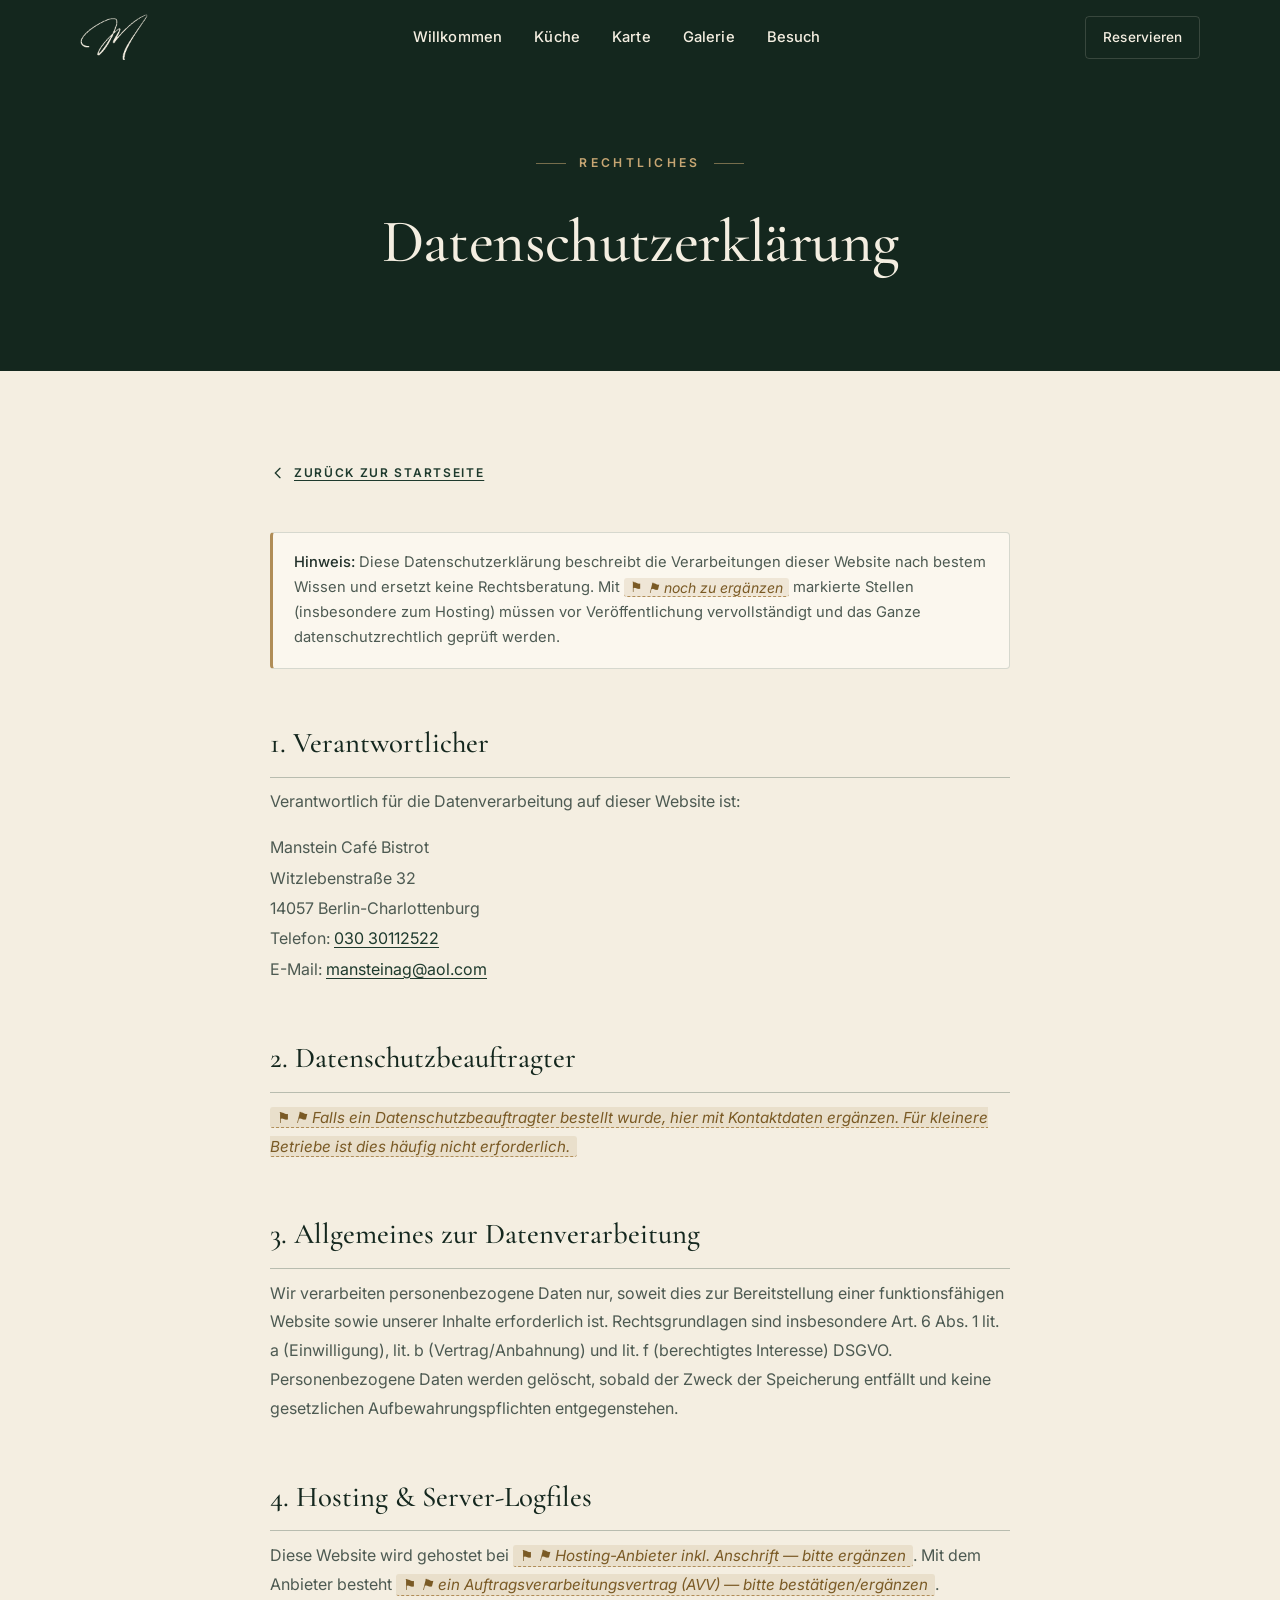
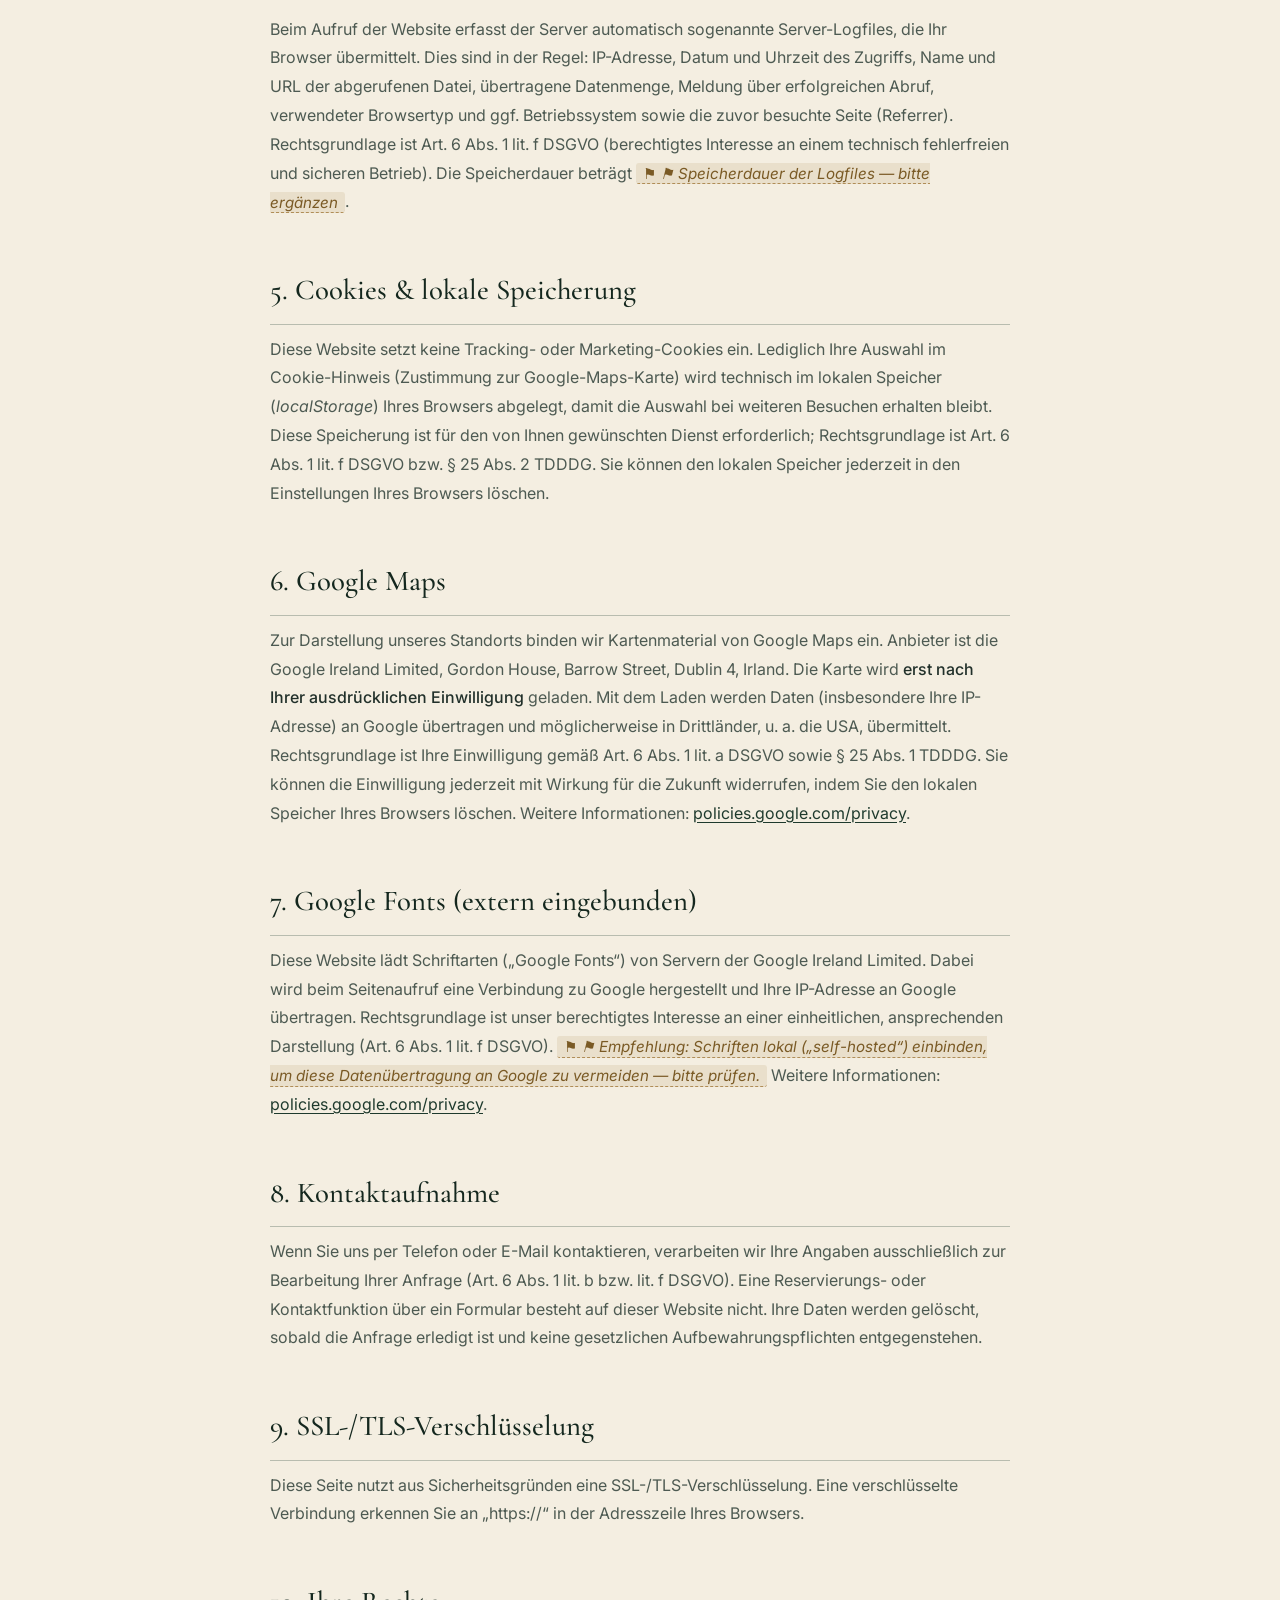
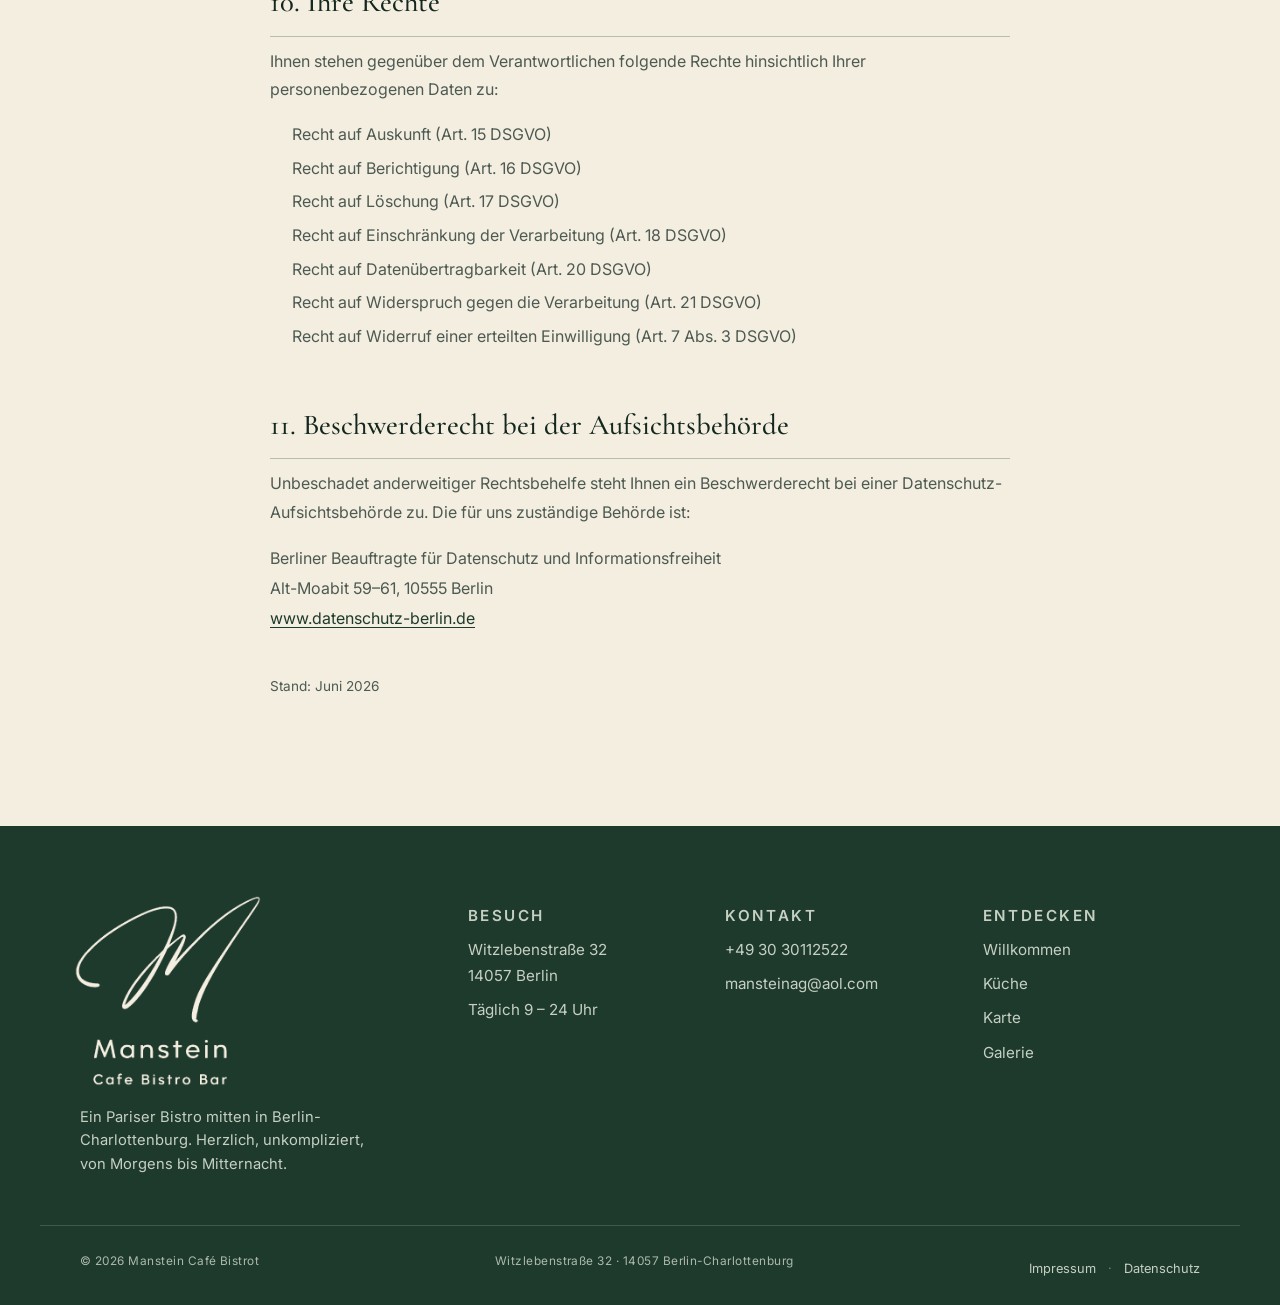
==== commit 6cc9b8f3: "Remove owner name, mobile-first kitchen/gallery layout, optimize images Removes Susanne Manstein ref" ====
--- a/datenschutz.html
+++ b/datenschutz.html
@@ -22,8 +22,14 @@
   <header class="site-header" id="site-header" data-state="top">
     <div class="header-inner">
       <a href="index.html" class="brand" aria-label="Manstein — Startseite">
-        <img class="brand-logo brand-logo-light" src="manstein-logo-mono-cream.png" alt="Manstein" width="68" height="46" />
-        <img class="brand-logo brand-logo-dark" src="manstein-logo-mono-green.png" alt="" aria-hidden="true" width="68" height="46" />
+        <picture>
+          <source type="image/webp" srcset="manstein-logo-mono-cream.webp" />
+          <img class="brand-logo brand-logo-light" src="manstein-logo-mono-cream.png" alt="Manstein" width="68" height="46" />
+        </picture>
+        <picture>
+          <source type="image/webp" srcset="manstein-logo-mono-green.webp" />
+          <img class="brand-logo brand-logo-dark" src="manstein-logo-mono-green.png" alt="" aria-hidden="true" width="68" height="46" />
+        </picture>
       </a>
 
       <nav class="nav-desktop" aria-label="Hauptnavigation">
@@ -80,7 +86,7 @@
           <h2>1. Verantwortlicher</h2>
           <p>Verantwortlich für die Datenverarbeitung auf dieser Website ist:</p>
           <address>
-            Susanne Manstein — Manstein Café Bistrot<br />
+            Manstein Café Bistrot<br />
             Witzlebenstraße 32<br />
             14057 Berlin-Charlottenburg<br />
             Telefon: <a href="tel:+493030112522">030 30112522</a><br />
@@ -198,7 +204,10 @@
   <footer class="site-footer">
     <div class="container footer-grid">
       <div class="footer-brand">
-        <img class="footer-logo" src="manstein-logo-full-cream.png" alt="Manstein — Café · Bistro · Bar" width="188" height="192" loading="lazy" />
+        <picture>
+          <source type="image/webp" srcset="manstein-logo-full-cream.webp" />
+          <img class="footer-logo" src="manstein-logo-full-cream.png" alt="Manstein — Café · Bistro · Bar" width="188" height="192" loading="lazy" />
+        </picture>
         <p class="footer-note">Ein Pariser Bistro mitten in Berlin-Charlottenburg. Herzlich, unkompliziert, von Morgens bis Mitternacht.</p>
       </div>
 
@@ -226,7 +235,7 @@
     </div>
 
     <div class="container footer-bottom">
-      <p>© <span id="year">2026</span> Manstein Café Bistrot · Inhaberin Susanne Manstein</p>
+      <p>© <span id="year">2026</span> Manstein Café Bistrot</p>
       <p class="footer-credit">Witzlebenstraße 32 · 14057 Berlin-Charlottenburg</p>
       <nav class="footer-legal" aria-label="Rechtliches">
         <a href="impressum.html">Impressum</a>
--- a/styles.css
+++ b/styles.css
@@ -54,6 +54,7 @@
   overflow-x:hidden;
 }
 img{ display:block; max-width:100%; height:auto; }
+picture{ display:contents; }
 a{ color:inherit; text-decoration:none; }
 button{ font-family:inherit; cursor:pointer; }
 h1,h2,h3,p,ul,figure,blockquote{ margin:0; }
@@ -233,7 +234,7 @@
 }
 .hero-bg{
   position:absolute; inset:0;
-  background:url("2026_manstein03.jpg") center/cover no-repeat;
+  background:url("2026_manstein03.webp") center/cover no-repeat;
   transform:scale(1.06); opacity:.5;
 }
 .hero-veil{
@@ -482,6 +483,7 @@
   .visit-map{ min-height:340px; }
   .footer-grid{ grid-template-columns:1fr 1fr; }
   .footer-brand{ grid-column:1 / -1; }
+  .gallery-grid{ grid-template-columns:repeat(2,1fr); grid-auto-rows:220px; }
 }
 @media (max-width:640px){
   body{ font-size:16px; }
@@ -489,9 +491,14 @@
   .menu-cols{ columns:1; }
   .welcome-points{ grid-template-columns:1fr; }
   .visit-details{ grid-template-columns:1fr; }
-  .gallery-grid{ grid-template-columns:repeat(2,1fr); grid-auto-rows:150px; }
-  .g-wide{ grid-column:span 2; }
-  .g-tall{ grid-row:span 1; }
+  .kitchen-grid{ grid-template-columns:1fr; }
+  .kitchen-card{ padding:1.7rem 1.4rem 1.6rem; }
+  .kitchen-strip{ grid-template-columns:1fr; height:auto; margin-top:2.5rem; }
+  .strip-img{ height:190px; }
+  .strip-img + .strip-img{ border-left:0; border-top:2px solid var(--green); }
+  .gallery-grid{ grid-template-columns:1fr; grid-auto-rows:unset; gap:.85rem; }
+  .g-item{ aspect-ratio:4/3.1; }
+  .g-tall, .g-wide{ grid-column:auto; grid-row:auto; }
   .hero-meta{ flex-direction:column; gap:.5rem; }
   .hero-meta .dot{ display:none; }
   .footer-grid{ grid-template-columns:1fr; }
